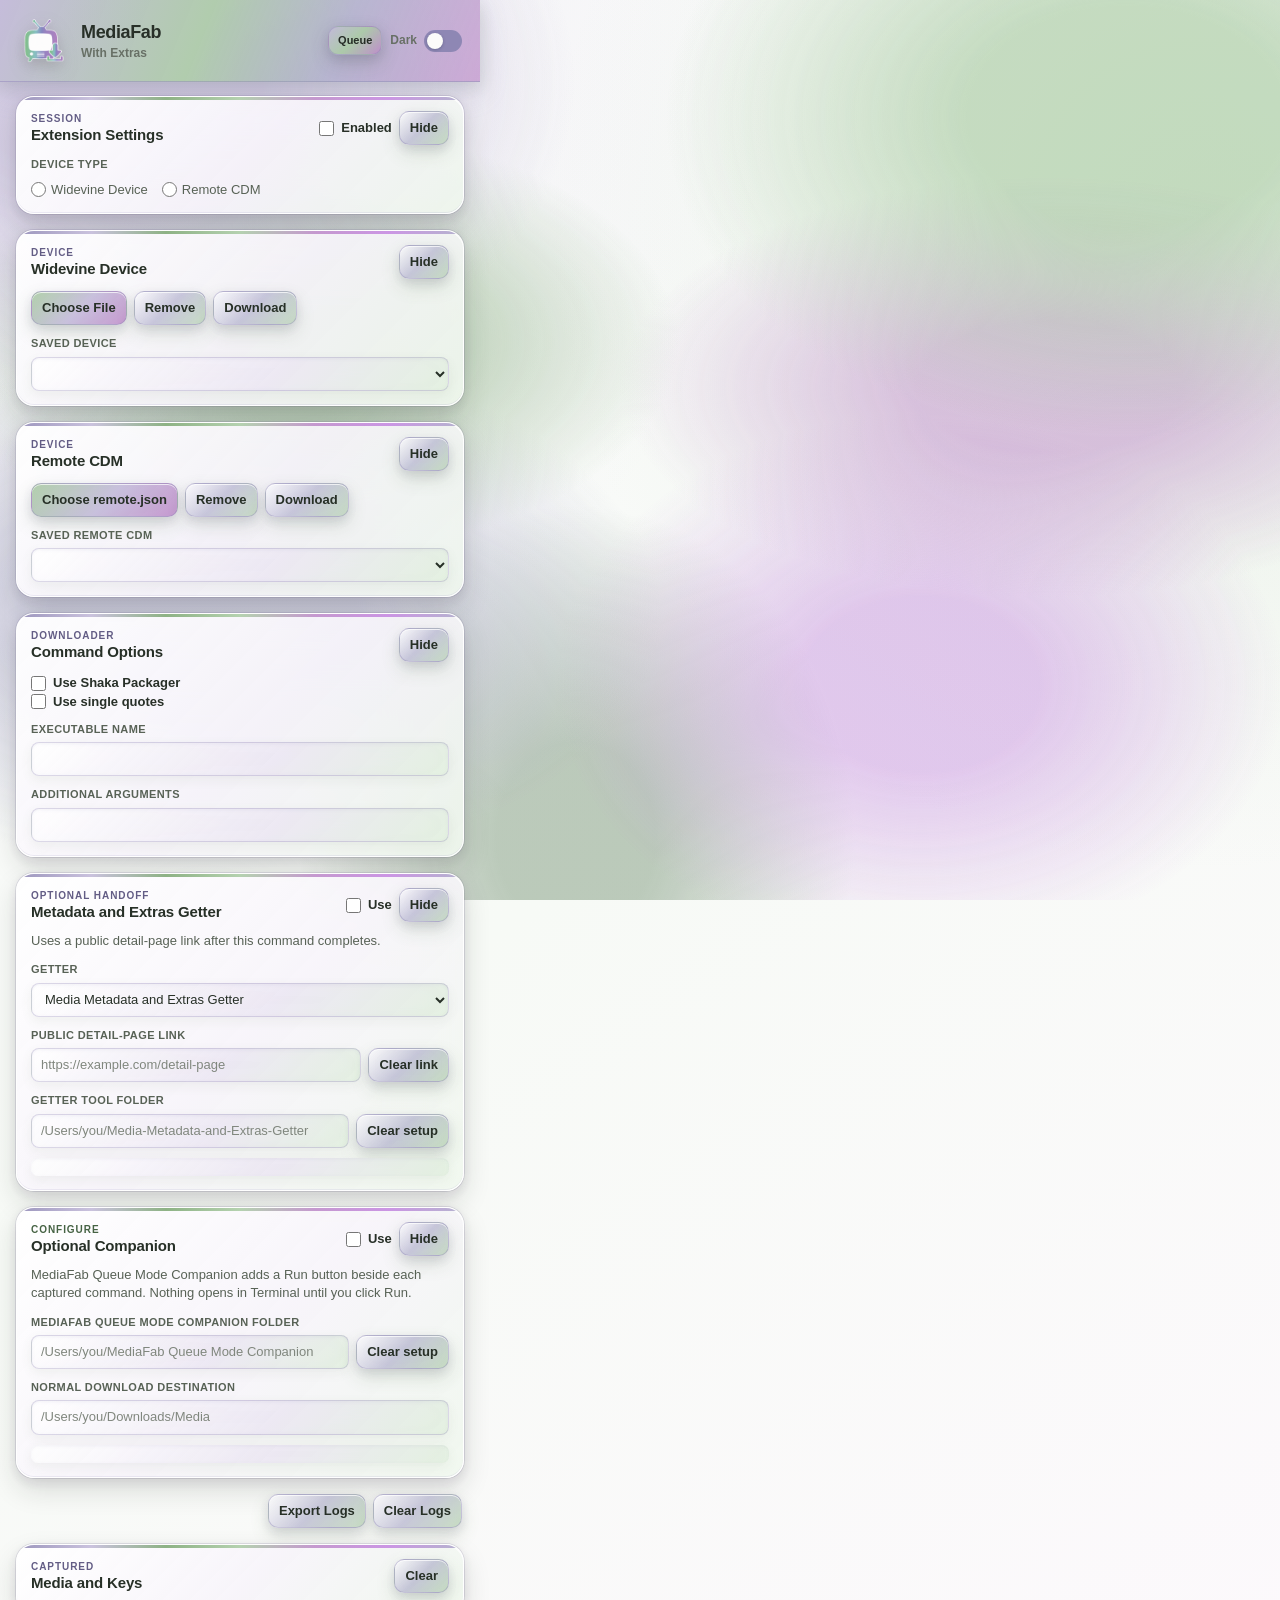
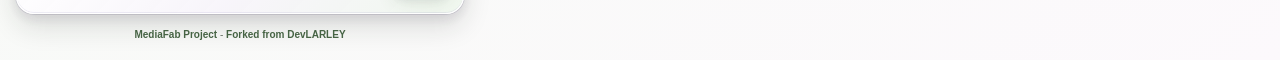
==== panel/panel.html @ 913a8ef0 "Initial MediaFab project release" ====
<!DOCTYPE html>
<html lang="en">
<head>
    <title>MediaFab</title>
    <link rel="icon" type="image/png" sizes="32x32" href="../images/mediafab-favicon-green-lavender-light-32.png?v=12">
    <script type="module" src="panel.js" defer></script>
    <link rel="stylesheet" href="mediafab-theme.css?v=12">
</head>
<body>
    <header class="header">
        <div class="brand">
            <img src="../images/mediafab-icon-green-lavender-light-128.png" alt="MediaFab media workflow" width="52" height="52"/>
            <div>
                <h1>MediaFab</h1>
                <p>With Extras</p>
            </div>
        </div>
        <div class="header-actions">
            <button type="button" id="open-multi-mode" class="multi-mode-button">Queue</button>
            <label class="theme-control" for="darkModeToggle">
                <span>Dark</span>
                <span class="switch">
                    <input type="checkbox" id="darkModeToggle">
                    <span class="slider"></span>
                </span>
            </label>
        </div>
    </header>

    <main>
        <section class="card settings-card" data-collapsible-section="settings">
            <div class="card-heading">
                <div>
                    <p class="eyebrow">Session</p>
                    <h2>Extension Settings</h2>
                </div>
                <div class="heading-actions">
                    <label class="check-control" for="enabled">
                        <input type="checkbox" id="enabled">
                        <span>Enabled</span>
                    </label>
                    <button type="button" class="collapse-toggle secondary" aria-expanded="true">Hide</button>
                </div>
            </div>
            <div class="card-content">
                <div class="device-type" id="type-select">
                    <span class="field-label">Device type</span>
                    <label><input type="radio" id="wvd_select" name="cdm_type" value="wvd"> Widevine Device</label>
                    <label><input type="radio" id="remote_select" name="cdm_type" value="remote"> Remote CDM</label>
                </div>
            </div>
        </section>

        <section class="card device-card" id="wvd" data-collapsible-section="widevine-device">
            <div class="card-heading">
                <div><p class="eyebrow">Device</p><h2>Widevine Device</h2></div>
                <button type="button" class="collapse-toggle secondary" aria-expanded="true">Hide</button>
            </div>
            <div class="card-content">
                <div class="button-row">
                    <button type="button" id="fileInput">Choose File</button>
                    <button type="button" id="remove" class="secondary">Remove</button>
                    <button type="button" id="download" class="secondary">Download</button>
                </div>
                <label class="field-label" for="wvd-combobox">Saved device</label>
                <select id="wvd-combobox"></select>
            </div>
        </section>

        <section class="card device-card" id="remote" data-collapsible-section="remote-cdm">
            <div class="card-heading">
                <div><p class="eyebrow">Device</p><h2>Remote CDM</h2></div>
                <button type="button" class="collapse-toggle secondary" aria-expanded="true">Hide</button>
            </div>
            <div class="card-content">
                <div class="button-row">
                    <button type="button" id="remoteInput">Choose remote.json</button>
                    <button type="button" id="remoteRemove" class="secondary">Remove</button>
                    <button type="button" id="remoteDownload" class="secondary">Download</button>
                </div>
                <label class="field-label" for="remote-combobox">Saved remote CDM</label>
                <select id="remote-combobox"></select>
            </div>
        </section>

        <section class="card" id="command-options" data-collapsible-section="command-options">
            <div class="card-heading">
                <div><p class="eyebrow">Downloader</p><h2>Command Options</h2></div>
                <button type="button" class="collapse-toggle secondary" aria-expanded="true">Hide</button>
            </div>
            <div class="card-content">
                <label class="check-control"><input type="checkbox" id="use-shaka"> <span>Use Shaka Packager</span></label>
                <label class="check-control"><input type="checkbox" id="use-single-quotes"> <span>Use single quotes</span></label>
                <label class="field-label" for="downloader-name">Executable name</label>
                <input type="text" id="downloader-name">
                <label class="field-label" for="downloader-args">Additional arguments</label>
                <input type="text" id="downloader-args">
            </div>
        </section>

        <section class="card handoff-card" aria-labelledby="metadata-getter-heading" data-collapsible-section="metadata-getter">
            <div class="card-heading">
                <div>
                    <p class="eyebrow">Optional Handoff</p>
                    <h2 id="metadata-getter-heading">Metadata and Extras Getter</h2>
                </div>
                <div class="heading-actions">
                    <label class="check-control" for="metadata-getter-enabled">
                        <input type="checkbox" id="metadata-getter-enabled">
                        <span>Use</span>
                    </label>
                    <button type="button" class="collapse-toggle secondary" aria-expanded="true">Hide</button>
                </div>
            </div>
            <div class="card-content">
                <p class="card-description" id="metadata-getter-description">Uses a public detail-page link after this command completes.</p>
                <label class="field-label" for="metadata-getter-type">Getter</label>
                <select id="metadata-getter-type">
                    <option value="mme">Media Metadata and Extras Getter</option>
                    <option value="lpmaeg">Live Performance Metadata and Extras Getter</option>
                </select>
                <label class="field-label" for="metadata-getter-detail-link">Public detail-page link</label>
                <div class="input-action-row">
                    <input type="url" id="metadata-getter-detail-link" placeholder="https://example.com/detail-page">
                    <button type="button" id="metadata-getter-clear-link" class="secondary">Clear link</button>
                </div>
                <label class="field-label" for="metadata-getter-project-folder">Getter Tool Folder</label>
                <div class="input-action-row">
                    <input type="text" id="metadata-getter-project-folder" placeholder="/Users/you/Media-Metadata-and-Extras-Getter">
                    <button type="button" id="metadata-getter-clear-setup" class="secondary">Clear setup</button>
                </div>
                <p id="metadata-getter-status" class="handoff-status" role="status"></p>
            </div>
        </section>

        <section class="card handoff-card" aria-labelledby="mediafab-companion-heading" data-collapsible-section="mediafab-companion">
            <div class="card-heading">
                <div>
                    <p class="eyebrow">Configure</p>
                    <h2 id="mediafab-companion-heading">Optional Companion</h2>
                </div>
                <div class="heading-actions">
                    <label class="check-control" for="mediafab-companion-enabled">
                        <input type="checkbox" id="mediafab-companion-enabled">
                        <span>Use</span>
                    </label>
                    <button type="button" class="collapse-toggle secondary" aria-expanded="true">Hide</button>
                </div>
            </div>
            <div class="card-content">
                <p class="card-description">MediaFab Queue Mode Companion adds a Run button beside each captured command. Nothing opens in Terminal until you click Run.</p>
                <label class="field-label" for="mediafab-companion-project-folder">MediaFab Queue Mode Companion Folder</label>
                <div class="input-action-row">
                    <input type="text" id="mediafab-companion-project-folder" placeholder="/Users/you/MediaFab Queue Mode Companion">
                    <button type="button" id="mediafab-companion-clear-setup" class="secondary">Clear setup</button>
                </div>
                <label class="field-label" for="mediafab-companion-destination">Normal Download Destination</label>
                <input type="text" id="mediafab-companion-destination" placeholder="/Users/you/Downloads/Media">
                <p id="mediafab-companion-status" class="handoff-status" role="status"></p>
            </div>
        </section>

        <div class="button-row utility-actions">
            <button type="button" id="exportLogs" class="secondary">Export Logs</button>
            <button type="button" id="clearLogs" class="secondary">Clear Logs</button>
        </div>

        <section class="card keys-card">
            <div class="card-heading">
                <div><p class="eyebrow">Captured</p><h2>Media and Keys</h2></div>
                <button type="button" id="clear" class="secondary">Clear</button>
            </div>
            <div class="card-content"><div id="key-container"></div></div>
        </section>
    </main>
    <footer class="fork-credit"><a href="https://github.com/MediaFabProject/MediaFab" target="_blank" rel="noreferrer">MediaFab Project</a><span> - </span><a href="https://github.com/DevLARLEY/WidevineProxy2" target="_blank" rel="noreferrer">Forked from DevLARLEY</a></footer>
</body>
</html>
---- panel/mediafab-theme.css ----
:root {
    color-scheme: light;
    --page: #f2f1f3;
    --surface: #fcfcfa;
    --surface-muted: #f1f0f3;
    --text: #283028;
    --muted: #687066;
    --line: #d5d1d8;
    --accent: #587958;
    --accent-strong: #466344;
    --accent-soft: #e3ece0;
    --lavender: #8e87b4;
    --lavender-strong: #70698f;
    --lavender-soft: #eeeaf4;
    --sage: #7ea874;
    --sage-soft: #edf4ea;
    --orchid: #be8cc9;
    --orchid-bright: #c588e1;
    --orchid-soft: #f6edf7;
    --periwinkle: #abaac8;
    --lavender-pale: #c3bad9;
    --warning: #70698f;
    --warning-soft: #eeeaf4;
    --success: #54724a;
    --success-soft: #e3ece0;
    --button-text: #ffffff;
    --placeholder: #80877e;
    --focus-ring: rgba(142, 135, 180, 0.24);
    --page-background: radial-gradient(circle at 0 0, rgba(195, 186, 217, 0.32), transparent 42%), radial-gradient(circle at 100% 18%, rgba(171, 204, 165, 0.26), transparent 38%), var(--page);
    --header-background: linear-gradient(105deg, #e9e3f0 0%, #e4eee0 52%, #f1e7f3 100%);
    --surface-gradient: linear-gradient(145deg, rgba(255, 255, 253, 0.98) 0%, rgba(246, 242, 249, 0.94) 54%, rgba(239, 247, 236, 0.94) 100%);
    --sage-surface-gradient: linear-gradient(145deg, rgba(255, 255, 253, 0.98), rgba(237, 244, 234, 0.9) 58%, rgba(195, 186, 217, 0.3));
    --orchid-surface-gradient: linear-gradient(145deg, rgba(255, 255, 253, 0.98), rgba(246, 237, 247, 0.9) 58%, rgba(171, 204, 165, 0.32));
    --control-gradient: linear-gradient(135deg, rgba(241, 240, 243, 0.96), rgba(238, 234, 244, 0.82));
    --button-gradient: linear-gradient(135deg, #54724a, #7ea874);
    --lavender-button-gradient: linear-gradient(135deg, #8e87b4, #be8cc9);
    --shadow: 0 16px 34px rgba(84, 114, 74, 0.11), 0 4px 12px rgba(142, 135, 180, 0.11);
}

* { box-sizing: border-box; }

body {
    width: 480px;
    min-width: 480px;
    min-height: 400px;
    margin: 0;
    padding: 0 0 18px;
    background: var(--page-background);
    color: var(--text);
    font-family: -apple-system, BlinkMacSystemFont, "Segoe UI", sans-serif;
    font-size: 13px;
    line-height: 1.4;
}

button,
input,
select { font: inherit; }

.header {
    display: flex;
    align-items: center;
    justify-content: space-between;
    gap: 16px;
    min-height: 82px;
    padding: 14px 18px;
    background: var(--header-background);
    border-bottom: 1px solid var(--line);
    box-shadow: 0 8px 24px rgba(142, 135, 180, 0.1);
}

.brand,
.card-heading,
.heading-actions,
.header-actions,
.button-row,
.input-action-row,
.theme-control,
.check-control,
.device-type {
    display: flex;
    align-items: center;
}

.brand { gap: 11px; min-width: 0; }
.brand img { flex: 0 0 auto; width: 52px; height: 52px; filter: drop-shadow(0 5px 7px rgba(84, 114, 74, 0.16)); }
.brand h1,
.brand p,
.card-heading h2,
.card-heading p,
.card-description,
.handoff-status { margin: 0; }
.brand h1 { font-size: 18px; font-weight: 760; letter-spacing: -0.02em; }
.brand p { color: var(--muted); font-size: 12px; font-weight: 600; }

.header-actions { gap: 8px; }
.multi-mode-button { min-height: 29px; padding: 5px 9px; font-size: 11px; background: var(--lavender-button-gradient); border-color: var(--lavender); }
.multi-mode-button:hover { background: var(--lavender-strong); border-color: var(--lavender-strong); }
.theme-control { gap: 7px; color: var(--muted); font-size: 12px; font-weight: 650; }
.switch { position: relative; display: inline-block; width: 38px; height: 22px; }
.switch input { width: 0; height: 0; opacity: 0; }
.slider {
    position: absolute;
    inset: 0;
    cursor: pointer;
    background: var(--lavender);
    border-radius: 999px;
    transition: background-color 160ms ease;
}
.slider::before {
    position: absolute;
    bottom: 3px;
    left: 3px;
    width: 16px;
    height: 16px;
    content: "";
    background: var(--surface);
    border-radius: 50%;
    box-shadow: 0 1px 3px rgba(12, 28, 51, 0.25);
    transition: transform 160ms ease;
}
.switch input:checked + .slider { background: var(--accent); }
.switch input:checked + .slider::before { transform: translateX(16px); }

main { display: grid; gap: 12px; padding: 14px 16px 0; }
.card {
    padding: 14px;
    background: var(--surface-gradient);
    border: 1px solid var(--line);
    border-top: 3px solid var(--periwinkle);
    border-radius: 13px;
    box-shadow: var(--shadow);
}
.settings-card { border-top-color: var(--lavender); }
.device-card { background: var(--sage-surface-gradient); border-top-color: var(--sage); }
#command-options { background: var(--orchid-surface-gradient); border-top-color: var(--orchid); }
.handoff-card[aria-labelledby="metadata-getter-heading"] { border-top-color: var(--periwinkle); }
.handoff-card[aria-labelledby="mediafab-companion-heading"] { background: var(--sage-surface-gradient); border-top-color: var(--sage); }
.keys-card { background: var(--orchid-surface-gradient); border-top-color: var(--orchid); }
.card-heading { justify-content: space-between; gap: 12px; margin-bottom: 12px; }
.heading-actions { gap: 7px; }
.collapse-toggle { min-width: 48px; }
.card.is-collapsed .card-heading { margin-bottom: 0; }
.card.is-collapsed .card-content { display: none; }
.eyebrow { color: var(--lavender-strong); font-size: 10px; font-weight: 800; letter-spacing: 0.095em; text-transform: uppercase; }
.card-heading h2 { font-size: 15px; line-height: 1.2; letter-spacing: -0.01em; }
.card-description { margin: -2px 0 12px; color: var(--muted); }
.card-description a, .fork-credit a { color: var(--accent-strong); font-weight: 700; text-decoration: none; }
.card-description a:hover, .fork-credit a:hover { text-decoration: underline; }

.check-control { gap: 7px; color: var(--text); cursor: pointer; font-weight: 650; }
.check-control input,
.device-type input { width: 15px; height: 15px; margin: 0; accent-color: var(--accent); }
.device-type { flex-wrap: wrap; gap: 8px 14px; color: var(--muted); }
.device-type .field-label { width: 100%; margin: 0; }
.device-type label { display: inline-flex; align-items: center; gap: 5px; cursor: pointer; }

.field-label { display: block; margin: 11px 0 5px; color: var(--muted); font-size: 11px; font-weight: 750; letter-spacing: 0.035em; text-transform: uppercase; }
input[type="text"], input[type="url"], select {
    width: 100%;
    min-width: 0;
    min-height: 34px;
    padding: 7px 9px;
    color: var(--text);
    background: var(--control-gradient);
    border: 1px solid var(--line);
    border-radius: 8px;
    outline: none;
}
input[type="text"]:focus, input[type="url"]:focus, select:focus { border-color: var(--lavender); box-shadow: 0 0 0 3px var(--focus-ring); }
input::placeholder { color: var(--placeholder); }

button {
    min-height: 33px;
    padding: 7px 10px;
    color: var(--button-text);
    cursor: pointer;
    background: var(--button-gradient);
    border: 1px solid var(--accent);
    border-radius: 8px;
    font-weight: 700;
    transition: background-color 120ms ease, border-color 120ms ease, transform 120ms ease;
}
button:hover { background: var(--accent-strong); border-color: var(--accent-strong); }
button:active { transform: translateY(1px); }
button.secondary { color: var(--text); background: var(--control-gradient); border-color: var(--line); }
button.secondary:hover { background: var(--lavender-soft); border-color: var(--lavender); }
.button-row { flex-wrap: wrap; gap: 7px; }
.input-action-row { align-items: stretch; gap: 7px; }
.input-action-row input { flex: 1 1 auto; }
.input-action-row button { flex: 0 0 auto; white-space: nowrap; }
.utility-actions { justify-content: flex-end; padding: 0 2px; }
.fork-credit { padding: 14px 16px 0; color: var(--muted); font-size: 10px; text-align: center; }

.handoff-card { border-right-color: var(--lavender); border-bottom-color: var(--lavender); border-left-color: var(--lavender); }
.handoff-status { min-height: 18px; margin-top: 10px; padding: 7px 9px; color: var(--muted); background: var(--surface-muted); border-radius: 7px; font-size: 12px; }
.handoff-status.is-ready { color: var(--success); background: var(--success-soft); }
.handoff-status.is-warning { color: var(--warning); background: var(--warning-soft); }

.keys-card { padding-bottom: 12px; }
.keys-card .card-heading { margin-bottom: 8px; }
.log-container { display: flex; align-items: flex-start; gap: 7px; margin-top: 8px; }
.toggleButton { flex: 0 0 30px; width: 30px; min-width: 30px; padding: 0; }
.expandableDiv { flex: 1 1 auto; min-width: 0; padding: 8px; overflow: hidden; background: linear-gradient(120deg, var(--accent-soft), var(--lavender-soft)); border: 1px solid #abcca5; border-radius: 8px; }
.expandableDiv.collapsed { padding: 7px 8px; }
.always-visible, .expanded-only { margin: 0 0 7px; }
.expanded-only { display: none; }
.expanded-only[hidden] { display: none !important; }
.expandableDiv.expanded .expanded-only { display: grid; }
.expandableDiv.expanded .expanded-only:last-child, .always-visible:last-child { margin-bottom: 0; }
.key-detail-row { display: grid; grid-template-columns: 72px minmax(0, 1fr); align-items: center; gap: 8px; color: var(--muted); font-size: 12px; }
.key-detail-row .text-box { width: 100%; min-width: 0; min-height: 30px; padding: 5px 7px; }
.key-detail-row a { color: var(--accent-strong); font-weight: 750; text-decoration: none; }
.protected-sparkle { display: inline-block; margin-left: 4px; color: var(--lavender-strong); font-size: 14px; line-height: 0; vertical-align: -1px; }
.manifest-copy select { min-width: 0; }
#command { font-family: ui-monospace, SFMono-Regular, Menlo, monospace; font-size: 11px; }

.dark-mode {
    color-scheme: dark;
    --page: #171a16;
    --surface: #222720;
    --surface-muted: #2b3129;
    --text: #f1eff3;
    --muted: #c3bad9;
    --line: #485147;
    --accent: #abcca5;
    --accent-strong: #c5ddbf;
    --accent-soft: #304530;
    --lavender: #be8cc9;
    --lavender-strong: #d1a4da;
    --lavender-soft: #3e3142;
    --sage: #7ea874;
    --sage-soft: #283a28;
    --orchid: #c588e1;
    --orchid-bright: #c588e1;
    --orchid-soft: #402d46;
    --periwinkle: #abaac8;
    --lavender-pale: #c3bad9;
    --warning: #c3bad9;
    --warning-soft: #403641;
    --success: #abcca5;
    --success-soft: #304530;
    --button-text: #182017;
    --placeholder: #abaac8;
    --focus-ring: rgba(190, 140, 201, 0.26);
    --page-background: radial-gradient(circle at 0 0, rgba(190, 140, 201, 0.14), transparent 42%), radial-gradient(circle at 100% 18%, rgba(126, 168, 116, 0.13), transparent 38%), var(--page);
    --header-background: linear-gradient(105deg, #33283a 0%, #263425 52%, #322d3c 100%);
    --surface-gradient: linear-gradient(145deg, rgba(39, 45, 37, 0.98), rgba(48, 40, 53, 0.92) 58%, rgba(38, 52, 37, 0.94));
    --sage-surface-gradient: linear-gradient(145deg, rgba(34, 39, 32, 0.98), rgba(40, 58, 40, 0.9) 58%, rgba(62, 49, 66, 0.72));
    --orchid-surface-gradient: linear-gradient(145deg, rgba(34, 39, 32, 0.98), rgba(64, 45, 70, 0.84) 58%, rgba(48, 69, 48, 0.74));
    --control-gradient: linear-gradient(135deg, #2b3129, #37303b);
    --button-gradient: linear-gradient(135deg, #7ea874, #abcca5);
    --lavender-button-gradient: linear-gradient(135deg, #8e87b4, #c588e1);
    --shadow: 0 18px 38px rgba(0, 0, 0, 0.28), 0 4px 14px rgba(190, 140, 201, 0.09);
}
.dark-mode .expandableDiv { border-color: #587958; }
.dark-mode button.secondary:hover { color: var(--text); background: var(--lavender-soft); border-color: var(--lavender); }

/* Vibrant green-lavender garden depth pass. */
:root {
    --page-background: radial-gradient(circle at 8% 4%, rgba(195, 186, 217, 0.2), transparent 34%), radial-gradient(circle at 94% 13%, rgba(171, 204, 165, 0.18), transparent 35%), linear-gradient(145deg, #fbfafc 0%, #f7faf6 50%, #fcf9fc 100%);
    --header-background: linear-gradient(112deg, rgba(195, 186, 217, 0.88) 0%, rgba(171, 204, 165, 0.86) 42%, rgba(171, 170, 200, 0.76) 70%, rgba(190, 140, 201, 0.68) 100%);
    --surface-gradient: linear-gradient(145deg, #ded8e7 0%, #cedfca 56%, #d2cde0 100%);
    --lavender-surface-gradient: linear-gradient(145deg, #e2d9eb 0%, #cfc4dc 58%, #c9c8da 100%);
    --sage-surface-gradient: linear-gradient(145deg, #dcebd7 0%, #c3dabe 58%, #d2cce0 100%);
    --orchid-surface-gradient: linear-gradient(145deg, #ecd8ef 0%, #d9bfdf 57%, #c7ddc2 100%);
    --control-gradient: linear-gradient(135deg, rgba(255, 255, 255, 0.95), rgba(195, 186, 217, 0.48) 64%, rgba(171, 204, 165, 0.4));
    --button-gradient: linear-gradient(135deg, #54724a 0%, #587958 45%, #7ea874 100%);
    --lavender-button-gradient: linear-gradient(135deg, #8e87b4 0%, #abaac8 45%, #be8cc9 100%);
    --shadow: 0 16px 30px rgba(33, 39, 31, 0.22), 0 6px 15px rgba(142, 135, 180, 0.2), inset 0 1px 0 rgba(255, 255, 255, 0.72);
}

.header { border-bottom-color: rgba(142, 135, 180, 0.5); box-shadow: 0 10px 28px rgba(142, 135, 180, 0.24), 0 5px 16px rgba(84, 114, 74, 0.16); }
.brand img { filter: drop-shadow(0 6px 8px rgba(84, 114, 74, 0.25)) drop-shadow(0 3px 5px rgba(190, 140, 201, 0.2)); }
.card { border-width: 2px; border-color: rgba(142, 135, 180, 0.58); border-top-width: 5px; border-radius: 16px; box-shadow: var(--shadow); transition: box-shadow 160ms ease; }
.card:hover { box-shadow: 0 20px 40px rgba(84, 114, 74, 0.23), 0 9px 22px rgba(142, 135, 180, 0.22), inset 0 1px 0 rgba(255, 255, 255, 0.92); }
.settings-card { background: var(--lavender-surface-gradient); border-color: rgba(142, 135, 180, 0.48); border-top-color: var(--lavender); }
.device-card { border-color: rgba(126, 168, 116, 0.52); border-top-color: var(--sage); }
#command-options { border-color: rgba(190, 140, 201, 0.48); border-top-color: var(--orchid); }
.handoff-card[aria-labelledby="metadata-getter-heading"] { background: var(--lavender-surface-gradient); border-color: rgba(171, 170, 200, 0.54); border-top-color: var(--periwinkle); }
.handoff-card[aria-labelledby="mediafab-companion-heading"] { border-color: rgba(126, 168, 116, 0.5); border-top-color: var(--sage); }
.keys-card { border-color: rgba(190, 140, 201, 0.48); border-top-color: var(--orchid-bright); }
.device-card .eyebrow, .handoff-card[aria-labelledby="mediafab-companion-heading"] .eyebrow { color: var(--accent-strong); }
#command-options .eyebrow, .keys-card .eyebrow { color: #8c4f9b; }
input[type="text"], input[type="url"], select { border-color: rgba(142, 135, 180, 0.45); box-shadow: inset 0 1px 3px rgba(84, 114, 74, 0.08); }
button { border-radius: 10px; box-shadow: 0 5px 12px rgba(84, 114, 74, 0.22), inset 0 1px 0 rgba(255, 255, 255, 0.2); }
.multi-mode-button { box-shadow: 0 5px 13px rgba(142, 135, 180, 0.28), 0 2px 6px rgba(190, 140, 201, 0.2); }
button.secondary { box-shadow: 0 4px 10px rgba(142, 135, 180, 0.13), inset 0 1px 0 rgba(255, 255, 255, 0.7); }
.handoff-status, .expandableDiv { box-shadow: inset 0 1px 3px rgba(142, 135, 180, 0.1), 0 4px 10px rgba(84, 114, 74, 0.1); }

.dark-mode {
    --page-background: radial-gradient(circle at 8% 4%, rgba(190, 140, 201, 0.12), transparent 35%), radial-gradient(circle at 94% 13%, rgba(126, 168, 116, 0.11), transparent 36%), linear-gradient(145deg, #0f120e 0%, #171217 52%, #101710 100%);
    --header-background: linear-gradient(112deg, #3e3142 0%, #304530 43%, #373344 72%, #4b3151 100%);
    --surface-gradient: linear-gradient(145deg, #414b3d 0%, #5a4b60 54%, #4b6447 100%);
    --lavender-surface-gradient: linear-gradient(145deg, #48414d 0%, #685573 58%, #555469 100%);
    --sage-surface-gradient: linear-gradient(145deg, #3e493b 0%, #537553 58%, #5a4b60 100%);
    --orchid-surface-gradient: linear-gradient(145deg, #493f4a 0%, #76507f 57%, #4e704b 100%);
    --control-gradient: linear-gradient(135deg, #4a5547, #624f69 68%, #50694d);
    --shadow: 0 22px 42px rgba(0, 0, 0, 0.62), 0 7px 20px rgba(190, 140, 201, 0.22), 0 3px 13px rgba(126, 168, 116, 0.18);
}
.dark-mode .card { border-color: rgba(171, 170, 200, 0.45); }
.dark-mode .settings-card { border-top-color: var(--lavender); }
.dark-mode .device-card, .dark-mode .handoff-card[aria-labelledby="mediafab-companion-heading"] { border-color: rgba(126, 168, 116, 0.54); border-top-color: var(--sage); }
.dark-mode #command-options, .dark-mode .keys-card { border-color: rgba(197, 136, 225, 0.52); border-top-color: var(--orchid-bright); }
.dark-mode .handoff-card[aria-labelledby="metadata-getter-heading"] { border-top-color: var(--periwinkle); }
.dark-mode #command-options .eyebrow, .dark-mode .keys-card .eyebrow { color: var(--orchid-bright); }

/* Dimensional button color families. */
button {
    background: linear-gradient(135deg, #54724a 0%, #7ea874 58%, #abcca5 100%);
    border-color: #587958;
    box-shadow: 0 7px 15px rgba(84, 114, 74, 0.3), 0 3px 7px rgba(142, 135, 180, 0.14), inset 0 1px 0 rgba(255, 255, 255, 0.42);
}
button:hover {
    background: linear-gradient(135deg, #587958 0%, #8fb487 56%, #c0dcb9 100%);
    border-color: #54724a;
    box-shadow: 0 9px 18px rgba(84, 114, 74, 0.34), 0 4px 9px rgba(142, 135, 180, 0.18), inset 0 1px 0 rgba(255, 255, 255, 0.52);
    transform: translateY(-1px);
}
button.secondary {
    color: var(--text);
    background: linear-gradient(135deg, #eee8f4 0%, #d8cfe5 46%, #d3e5ce 100%);
    border-color: #abaac8;
    box-shadow: 0 6px 13px rgba(142, 135, 180, 0.22), 0 2px 6px rgba(84, 114, 74, 0.12), inset 0 1px 0 rgba(255, 255, 255, 0.75);
}
button.secondary:hover {
    color: var(--text);
    background: linear-gradient(135deg, #e3d9ec 0%, #e5c9e9 52%, #c9dfc4 100%);
    border-color: #be8cc9;
    box-shadow: 0 8px 17px rgba(190, 140, 201, 0.25), 0 3px 8px rgba(84, 114, 74, 0.15), inset 0 1px 0 rgba(255, 255, 255, 0.8);
}
.multi-mode-button, .multi-mode-button:hover {
    background: linear-gradient(135deg, #8e87b4 0%, #be8cc9 58%, #c588e1 100%);
    border-color: #8e87b4;
    box-shadow: 0 7px 16px rgba(142, 135, 180, 0.3), 0 4px 9px rgba(190, 140, 201, 0.23), inset 0 1px 0 rgba(255, 255, 255, 0.4);
}
#exportLogs { background: linear-gradient(135deg, #d9e8d5, #abcca5 58%, #c3bad9); border-color: #7ea874; }
#clearLogs, #clear, #metadata-getter-clear-setup, #mediafab-companion-clear-setup { background: linear-gradient(135deg, #eee5f2, #dcbfe2 58%, #c3bad9); border-color: #be8cc9; }

.dark-mode button { color: #182017; background: linear-gradient(135deg, #7ea874 0%, #abcca5 58%, #c3bad9 100%); border-color: #abcca5; }
.dark-mode button:hover { background: linear-gradient(135deg, #91b588 0%, #bfdbb9 56%, #d2c9e2 100%); border-color: #c3bad9; }
.dark-mode button.secondary { color: var(--text); background: linear-gradient(135deg, #4a4050 0%, #5b4a63 48%, #425b40 100%); border-color: #abaac8; box-shadow: 0 7px 16px rgba(0, 0, 0, 0.28), 0 3px 9px rgba(190, 140, 201, 0.18), inset 0 1px 0 rgba(255, 255, 255, 0.13); }
.dark-mode button.secondary:hover { color: var(--text); background: linear-gradient(135deg, #594b61 0%, #704f77 52%, #4d694a 100%); border-color: #c588e1; }
.dark-mode .multi-mode-button, .dark-mode .multi-mode-button:hover { color: #ffffff; background: linear-gradient(135deg, #8e87b4 0%, #be8cc9 58%, #c588e1 100%); border-color: #c3bad9; }
.dark-mode #exportLogs { color: #182017; background: linear-gradient(135deg, #7ea874, #abcca5 58%, #abaac8); border-color: #abcca5; }
.dark-mode #clearLogs, .dark-mode #clear, .dark-mode #metadata-getter-clear-setup, .dark-mode #mediafab-companion-clear-setup { color: #ffffff; background: linear-gradient(135deg, #6c5475, #9a67a6 58%, #8e87b4); border-color: #be8cc9; }

/* Liquid glass over a full-palette blotch layer. */
:root {
    --glass-text: #273027;
    --glass-muted: #586256;
    --glass-eyebrow: #635d85;
    --glass-surface: linear-gradient(135deg, rgba(255, 255, 255, 0.68) 0%, rgba(248, 245, 251, 0.46) 46%, rgba(240, 248, 238, 0.4) 100%);
    --glass-control: linear-gradient(135deg, rgba(255, 255, 255, 0.78), rgba(232, 226, 241, 0.58) 58%, rgba(222, 239, 218, 0.5));
    --glass-border: rgba(255, 255, 255, 0.84);
    --glass-edge: rgba(142, 135, 180, 0.36);
    --glass-shadow: 0 18px 42px rgba(42, 48, 40, 0.18), 0 6px 17px rgba(142, 135, 180, 0.16), inset 0 1px 0 rgba(255, 255, 255, 0.92), inset 0 -1px 0 rgba(142, 135, 180, 0.16);
    --glass-button: linear-gradient(135deg, rgba(171, 204, 165, 0.92) 0%, rgba(195, 186, 217, 0.9) 52%, rgba(190, 140, 201, 0.88) 100%);
    --glass-button-secondary: linear-gradient(135deg, rgba(255, 255, 255, 0.7), rgba(171, 170, 200, 0.64) 48%, rgba(171, 204, 165, 0.62));
}

body::before {
    position: fixed;
    z-index: 0;
    inset: 72px 0 0;
    pointer-events: none;
    content: "";
    background:
        radial-gradient(ellipse at 9% 9%, rgba(195, 186, 217, 0.72) 0 9%, transparent 28%),
        radial-gradient(ellipse at 88% 13%, rgba(171, 204, 165, 0.7) 0 10%, transparent 29%),
        radial-gradient(ellipse at 24% 38%, rgba(126, 168, 116, 0.54) 0 8%, transparent 27%),
        radial-gradient(ellipse at 82% 43%, rgba(190, 140, 201, 0.56) 0 9%, transparent 29%),
        radial-gradient(ellipse at 16% 68%, rgba(171, 170, 200, 0.62) 0 10%, transparent 30%),
        radial-gradient(ellipse at 72% 76%, rgba(197, 136, 225, 0.48) 0 9%, transparent 28%),
        radial-gradient(ellipse at 45% 93%, rgba(88, 121, 88, 0.42) 0 8%, transparent 28%);
    opacity: 0.9;
}
.header, main, .fork-credit { position: relative; z-index: 1; }
main { gap: 16px; }
.card,
.settings-card,
.device-card,
#command-options,
.handoff-card[aria-labelledby="metadata-getter-heading"],
.handoff-card[aria-labelledby="mediafab-companion-heading"],
.keys-card {
    overflow: hidden;
    color: var(--glass-text);
    background: var(--glass-surface);
    border: 1px solid var(--glass-border);
    border-top: 1px solid var(--glass-border);
    border-radius: 18px;
    box-shadow: var(--glass-shadow);
    backdrop-filter: blur(24px) saturate(150%);
    -webkit-backdrop-filter: blur(24px) saturate(150%);
}
.card::before {
    position: absolute;
    inset: 0 0 auto;
    height: 3px;
    content: "";
    background: linear-gradient(90deg, #8e87b4, #c3bad9, #7ea874, #abcca5, #be8cc9, #c588e1, #abaac8);
    opacity: 0.88;
}
.card:hover { box-shadow: 0 21px 48px rgba(42, 48, 40, 0.21), 0 8px 20px rgba(142, 135, 180, 0.18), inset 0 1px 0 rgba(255, 255, 255, 0.94); }
.card .eyebrow, #command-options .eyebrow { color: var(--glass-eyebrow); }
.card-description, .handoff-status, .field-label, .device-type, .key-detail-row { color: var(--glass-muted); }
input[type="text"], input[type="url"], select, .handoff-status, .expandableDiv {
    color: var(--glass-text);
    background: var(--glass-control);
    border-color: rgba(142, 135, 180, 0.32);
    box-shadow: inset 0 1px 3px rgba(142, 135, 180, 0.1), 0 4px 11px rgba(84, 114, 74, 0.08);
    backdrop-filter: blur(14px) saturate(135%);
    -webkit-backdrop-filter: blur(14px) saturate(135%);
}
button, button:hover, button.secondary, button.secondary:hover,
.multi-mode-button, .multi-mode-button:hover,
#exportLogs, #clearLogs, #clear, #metadata-getter-clear-setup, #mediafab-companion-clear-setup {
    color: #273027;
    text-shadow: none;
    background: var(--glass-button);
    border: 1px solid rgba(142, 135, 180, 0.42);
    box-shadow: 0 8px 18px rgba(84, 114, 74, 0.2), 0 4px 10px rgba(142, 135, 180, 0.18), inset 0 1px 0 rgba(255, 255, 255, 0.7);
    backdrop-filter: blur(15px) saturate(145%);
    -webkit-backdrop-filter: blur(15px) saturate(145%);
}
button.secondary, button.secondary:hover, #exportLogs, #clearLogs, #clear, #metadata-getter-clear-setup, #mediafab-companion-clear-setup { background: var(--glass-button-secondary); }
.multi-mode-button, .multi-mode-button:hover { color: #252c25; background: linear-gradient(135deg, rgba(195, 186, 217, 0.96), rgba(171, 204, 165, 0.9) 48%, rgba(190, 140, 201, 0.9)); box-shadow: 0 7px 17px rgba(70, 78, 66, 0.25), 0 3px 9px rgba(142, 135, 180, 0.22); }

.dark-mode {
    --glass-text: #f4f2f5;
    --glass-muted: #d4cfde;
    --glass-eyebrow: #dcc2e3;
    --glass-surface: linear-gradient(135deg, rgba(45, 53, 42, 0.74) 0%, rgba(63, 48, 69, 0.68) 48%, rgba(39, 58, 38, 0.64) 100%);
    --glass-control: linear-gradient(135deg, rgba(64, 75, 61, 0.8), rgba(79, 59, 85, 0.76) 58%, rgba(53, 74, 51, 0.72));
    --glass-border: rgba(211, 201, 226, 0.34);
    --glass-edge: rgba(197, 136, 225, 0.42);
    --glass-shadow: 0 22px 48px rgba(0, 0, 0, 0.52), 0 7px 20px rgba(190, 140, 201, 0.18), inset 0 1px 0 rgba(255, 255, 255, 0.16), inset 0 -1px 0 rgba(171, 204, 165, 0.14);
    --glass-button: linear-gradient(135deg, rgba(84, 114, 74, 0.94), rgba(110, 82, 119, 0.94) 52%, rgba(88, 121, 88, 0.94));
    --glass-button-secondary: linear-gradient(135deg, rgba(60, 70, 57, 0.94), rgba(78, 60, 84, 0.92) 52%, rgba(57, 77, 55, 0.92));
}
.dark-mode::before {
    background:
        radial-gradient(ellipse at 9% 9%, rgba(142, 135, 180, 0.42) 0 9%, transparent 28%),
        radial-gradient(ellipse at 88% 13%, rgba(126, 168, 116, 0.4) 0 10%, transparent 29%),
        radial-gradient(ellipse at 24% 38%, rgba(84, 114, 74, 0.38) 0 8%, transparent 27%),
        radial-gradient(ellipse at 82% 43%, rgba(190, 140, 201, 0.4) 0 9%, transparent 29%),
        radial-gradient(ellipse at 16% 68%, rgba(171, 170, 200, 0.34) 0 10%, transparent 30%),
        radial-gradient(ellipse at 72% 76%, rgba(197, 136, 225, 0.3) 0 9%, transparent 28%),
        radial-gradient(ellipse at 45% 93%, rgba(88, 121, 88, 0.34) 0 8%, transparent 28%);
    opacity: 0.76;
}
.dark-mode .card, .dark-mode .settings-card, .dark-mode .device-card, .dark-mode #command-options, .dark-mode .handoff-card, .dark-mode .keys-card { color: var(--glass-text); background: var(--glass-surface); border-color: var(--glass-border); }
.dark-mode .card .eyebrow, .dark-mode #command-options .eyebrow { color: var(--glass-eyebrow); }
.dark-mode .card-description, .dark-mode .handoff-status, .dark-mode .field-label, .dark-mode .device-type, .dark-mode .key-detail-row { color: var(--glass-muted); }
.dark-mode input[type="text"], .dark-mode input[type="url"], .dark-mode select, .dark-mode .handoff-status, .dark-mode .expandableDiv { color: var(--glass-text); background: var(--glass-control); border-color: rgba(211, 201, 226, 0.28); }
.dark-mode button, .dark-mode button:hover, .dark-mode button.secondary, .dark-mode button.secondary:hover, .dark-mode .multi-mode-button, .dark-mode .multi-mode-button:hover, .dark-mode #exportLogs, .dark-mode #clearLogs, .dark-mode #clear, .dark-mode #metadata-getter-clear-setup, .dark-mode #mediafab-companion-clear-setup { color: #ffffff; text-shadow: none; background: var(--glass-button); border-color: rgba(211, 201, 226, 0.34); box-shadow: 0 9px 21px rgba(0, 0, 0, 0.38), 0 4px 11px rgba(190, 140, 201, 0.18), inset 0 1px 0 rgba(255, 255, 255, 0.14); }
.dark-mode button.secondary, .dark-mode button.secondary:hover, .dark-mode #exportLogs, .dark-mode #clearLogs, .dark-mode #clear, .dark-mode #metadata-getter-clear-setup, .dark-mode #mediafab-companion-clear-setup { background: var(--glass-button-secondary); }

.command-copy { grid-template-columns: 72px minmax(0, 1fr) auto; }
.command-copy .companion-run-button { min-width: 42px; min-height: 30px; padding: 4px 9px; white-space: nowrap; }
.command-copy .companion-run-button[hidden] { display: none; }
.command-copy .companion-run-button:disabled { cursor: not-allowed; filter: grayscale(0.18); opacity: 0.5; transform: none; }

/* Clearly separated frosted panes. */
:root {
    --glass-surface: linear-gradient(135deg, rgba(255, 255, 255, 0.96) 0%, rgba(247, 244, 250, 0.92) 52%, rgba(239, 247, 237, 0.9) 100%);
    --glass-control: linear-gradient(135deg, rgba(255, 255, 255, 0.94), rgba(235, 230, 242, 0.86) 58%, rgba(225, 239, 222, 0.84));
    --glass-border: rgba(255, 255, 255, 0.98);
    --glass-shadow: 0 23px 42px rgba(30, 35, 28, 0.28), 0 8px 18px rgba(87, 77, 110, 0.2), 0 0 0 1px rgba(112, 105, 143, 0.24), inset 0 1px 0 #ffffff, inset 0 -1px 0 rgba(142, 135, 180, 0.2);
}
.card,
.settings-card,
.device-card,
#command-options,
.handoff-card[aria-labelledby="metadata-getter-heading"],
.handoff-card[aria-labelledby="mediafab-companion-heading"],
.keys-card {
    isolation: isolate;
    background: var(--glass-surface);
    border-color: var(--glass-border);
    box-shadow: var(--glass-shadow);
    backdrop-filter: blur(34px) saturate(135%);
    -webkit-backdrop-filter: blur(34px) saturate(135%);
}
.card:hover { box-shadow: 0 27px 49px rgba(30, 35, 28, 0.31), 0 10px 22px rgba(87, 77, 110, 0.23), 0 0 0 1px rgba(112, 105, 143, 0.28), inset 0 1px 0 #ffffff; }
input[type="text"], input[type="url"], select, .handoff-status, .expandableDiv { background: var(--glass-control); }
.dark-mode {
    --glass-surface: linear-gradient(135deg, rgba(57, 66, 55, 0.97) 0%, rgba(73, 58, 79, 0.95) 52%, rgba(50, 70, 48, 0.95) 100%);
    --glass-control: linear-gradient(135deg, rgba(70, 81, 67, 0.96), rgba(86, 65, 92, 0.94) 58%, rgba(60, 82, 57, 0.94));
    --glass-border: rgba(224, 215, 235, 0.54);
    --glass-shadow: 0 26px 52px rgba(0, 0, 0, 0.72), 0 9px 22px rgba(0, 0, 0, 0.34), 0 0 0 1px rgba(195, 186, 217, 0.28), inset 0 1px 0 rgba(255, 255, 255, 0.22), inset 0 -1px 0 rgba(171, 204, 165, 0.16);
}
.dark-mode .card, .dark-mode .settings-card, .dark-mode .device-card, .dark-mode #command-options, .dark-mode .handoff-card, .dark-mode .keys-card { background: var(--glass-surface); border-color: var(--glass-border); box-shadow: var(--glass-shadow); }
.dark-mode input[type="text"], .dark-mode input[type="url"], .dark-mode select, .dark-mode .handoff-status, .dark-mode .expandableDiv { background: var(--glass-control); }

/* Dark liquid-glass refinement: reflective and translucent, but still separated. */
.dark-mode {
    --glass-surface:
        linear-gradient(155deg, rgba(255, 255, 255, 0.17) 0%, rgba(255, 255, 255, 0.045) 27%, transparent 47%),
        linear-gradient(135deg, rgba(57, 66, 55, 0.84) 0%, rgba(73, 58, 79, 0.78) 52%, rgba(50, 70, 48, 0.8) 100%);
    --glass-control:
        linear-gradient(150deg, rgba(255, 255, 255, 0.12), transparent 38%),
        linear-gradient(135deg, rgba(70, 81, 67, 0.86), rgba(86, 65, 92, 0.82) 58%, rgba(60, 82, 57, 0.82));
    --glass-border: rgba(231, 224, 239, 0.48);
    --glass-shadow: 0 27px 54px rgba(0, 0, 0, 0.68), 0 10px 24px rgba(0, 0, 0, 0.3), 0 0 0 1px rgba(195, 186, 217, 0.24), inset 0 1px 0 rgba(255, 255, 255, 0.3), inset 0 -1px 0 rgba(171, 204, 165, 0.16);
}
.dark-mode .card, .dark-mode .settings-card, .dark-mode .device-card, .dark-mode #command-options, .dark-mode .handoff-card, .dark-mode .keys-card { background: var(--glass-surface); border-color: var(--glass-border); box-shadow: var(--glass-shadow); backdrop-filter: blur(38px) saturate(165%) brightness(1.08); -webkit-backdrop-filter: blur(38px) saturate(165%) brightness(1.08); }
.dark-mode input[type="text"], .dark-mode input[type="url"], .dark-mode select, .dark-mode .handoff-status, .dark-mode .expandableDiv { background: var(--glass-control); backdrop-filter: blur(22px) saturate(155%) brightness(1.08); -webkit-backdrop-filter: blur(22px) saturate(155%) brightness(1.08); }
.card { transition: box-shadow 160ms ease; }
.card:hover { transform: none; }

/* The main canvas is intentionally identical in light and dark modes. */
.dark-mode {
    --page-background: radial-gradient(circle at 8% 4%, rgba(195, 186, 217, 0.2), transparent 34%), radial-gradient(circle at 94% 13%, rgba(171, 204, 165, 0.18), transparent 35%), linear-gradient(145deg, #fbfafc 0%, #f7faf6 50%, #fcf9fc 100%);
}
.dark-mode::before {
    background:
        radial-gradient(ellipse at 9% 9%, rgba(195, 186, 217, 0.72) 0 9%, transparent 28%),
        radial-gradient(ellipse at 88% 13%, rgba(171, 204, 165, 0.7) 0 10%, transparent 29%),
        radial-gradient(ellipse at 24% 38%, rgba(126, 168, 116, 0.54) 0 8%, transparent 27%),
        radial-gradient(ellipse at 82% 43%, rgba(190, 140, 201, 0.56) 0 9%, transparent 29%),
        radial-gradient(ellipse at 16% 68%, rgba(171, 170, 200, 0.62) 0 10%, transparent 30%),
        radial-gradient(ellipse at 72% 76%, rgba(197, 136, 225, 0.48) 0 9%, transparent 28%),
        radial-gradient(ellipse at 45% 93%, rgba(88, 121, 88, 0.42) 0 8%, transparent 28%);
    opacity: 0.9;
}

/* Continuous canvas and restrained, stationary glass depth. */
body::before { inset: 0; }
:root {
    --glass-shadow: 0 12px 28px rgba(30, 35, 28, 0.14), 0 4px 12px rgba(87, 77, 110, 0.12), 0 0 0 1px rgba(112, 105, 143, 0.18), inset 0 1px 0 rgba(255, 255, 255, 0.9), inset 0 -1px 0 rgba(142, 135, 180, 0.14);
}
.card:hover { box-shadow: var(--glass-shadow); }
.dark-mode {
    --glass-shadow: 0 16px 34px rgba(0, 0, 0, 0.42), 0 5px 14px rgba(0, 0, 0, 0.2), 0 0 0 1px rgba(195, 186, 217, 0.22), inset 0 1px 0 rgba(255, 255, 255, 0.26), inset 0 -1px 0 rgba(171, 204, 165, 0.14);
}
.dark-mode .card:hover { box-shadow: var(--glass-shadow); }

/* Dark-mode controls float above the deeper glass panes. */
.dark-mode {
    --glass-button: linear-gradient(135deg, rgba(171, 204, 165, 0.98) 0%, rgba(195, 186, 217, 0.96) 52%, rgba(190, 140, 201, 0.94) 100%);
    --glass-button-secondary: linear-gradient(135deg, rgba(195, 186, 217, 0.94) 0%, rgba(171, 170, 200, 0.92) 48%, rgba(171, 204, 165, 0.9) 100%);
}
.dark-mode button, .dark-mode button:hover, .dark-mode button.secondary, .dark-mode button.secondary:hover, .dark-mode .multi-mode-button, .dark-mode .multi-mode-button:hover, .dark-mode #exportLogs, .dark-mode #clearLogs, .dark-mode #clear, .dark-mode #metadata-getter-clear-setup, .dark-mode #mediafab-companion-clear-setup {
    color: #1d261d;
    text-shadow: none;
    background: var(--glass-button);
    border-color: rgba(255, 255, 255, 0.66);
    box-shadow: 0 7px 16px rgba(0, 0, 0, 0.3), 0 3px 8px rgba(190, 140, 201, 0.25), inset 0 1px 0 rgba(255, 255, 255, 0.72);
}
.dark-mode button.secondary, .dark-mode button.secondary:hover, .dark-mode #exportLogs, .dark-mode #clearLogs, .dark-mode #clear, .dark-mode #metadata-getter-clear-setup, .dark-mode #mediafab-companion-clear-setup { background: var(--glass-button-secondary); }
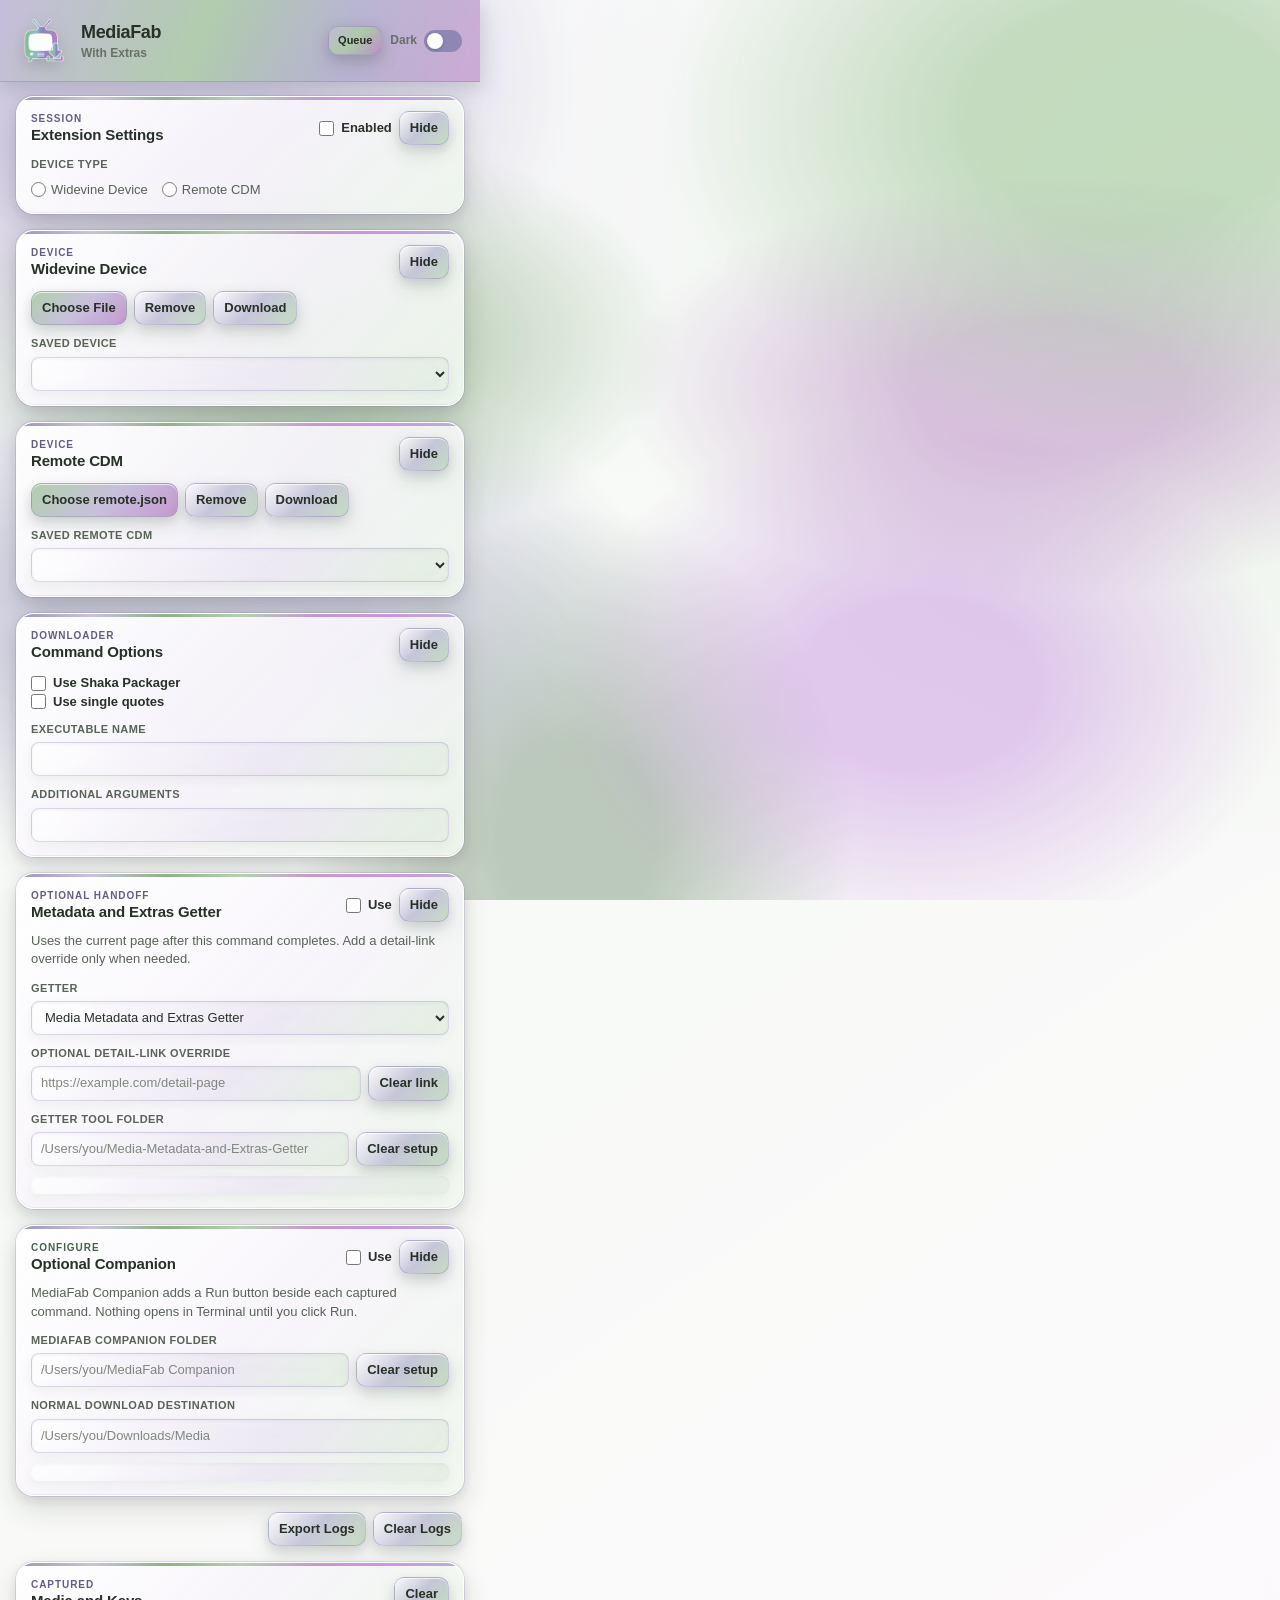
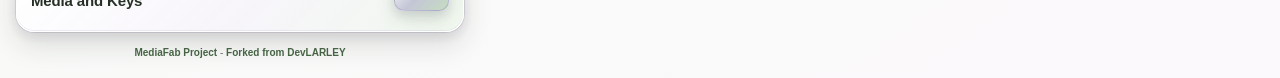
==== commit 9f1c9c45: "Expand provider workflows and capture reliability" ====
--- a/panel/panel.html
+++ b/panel/panel.html
@@ -113,17 +113,20 @@
                 </div>
             </div>
             <div class="card-content">
-                <p class="card-description" id="metadata-getter-description">Uses a public detail-page link after this command completes.</p>
+                <p class="card-description" id="metadata-getter-description">Uses the current page after this command completes. Add a detail-link override only when needed.</p>
                 <label class="field-label" for="metadata-getter-type">Getter</label>
                 <select id="metadata-getter-type">
                     <option value="mme">Media Metadata and Extras Getter</option>
                     <option value="lpmaeg">Live Performance Metadata and Extras Getter</option>
                 </select>
-                <label class="field-label" for="metadata-getter-detail-link">Public detail-page link</label>
+                <div id="metadata-getter-detail-link-fields">
+                <label class="field-label" for="metadata-getter-detail-link">Optional detail-link override</label>
                 <div class="input-action-row">
                     <input type="url" id="metadata-getter-detail-link" placeholder="https://example.com/detail-page">
                     <button type="button" id="metadata-getter-clear-link" class="secondary">Clear link</button>
                 </div>
+                </div>
+                <p id="paramountplus-normal-metadata-note" class="card-description" hidden>Paramount+ automatically uses the open page URL. No separate detail link is needed.</p>
                 <label class="field-label" for="metadata-getter-project-folder">Getter Tool Folder</label>
                 <div class="input-action-row">
                     <input type="text" id="metadata-getter-project-folder" placeholder="/Users/you/Media-Metadata-and-Extras-Getter">
@@ -148,15 +151,42 @@
                 </div>
             </div>
             <div class="card-content">
-                <p class="card-description">MediaFab Queue Mode Companion adds a Run button beside each captured command. Nothing opens in Terminal until you click Run.</p>
-                <label class="field-label" for="mediafab-companion-project-folder">MediaFab Queue Mode Companion Folder</label>
+                <p class="card-description">MediaFab Companion adds a Run button beside each captured command. Nothing opens in Terminal until you click Run.</p>
+                <label class="field-label" for="mediafab-companion-project-folder">MediaFab Companion Folder</label>
                 <div class="input-action-row">
-                    <input type="text" id="mediafab-companion-project-folder" placeholder="/Users/you/MediaFab Queue Mode Companion">
+                    <input type="text" id="mediafab-companion-project-folder" placeholder="/Users/you/MediaFab Companion">
                     <button type="button" id="mediafab-companion-clear-setup" class="secondary">Clear setup</button>
                 </div>
                 <label class="field-label" for="mediafab-companion-destination">Normal Download Destination</label>
                 <input type="text" id="mediafab-companion-destination" placeholder="/Users/you/Downloads/Media">
                 <p id="mediafab-companion-status" class="handoff-status" role="status"></p>
+            </div>
+        </section>
+
+        <section class="card" id="bbc-iplayer-normal-card" data-collapsible-section="bbc-iplayer-detected" hidden>
+            <div class="card-heading">
+                <div><p class="eyebrow">Required Getter</p><h2>BBC iPlayer Detected</h2></div>
+                <button type="button" class="collapse-toggle secondary" aria-expanded="true">Hide</button>
+            </div>
+            <div class="card-content">
+                <p class="card-description">Uses your separately installed iPlayer Media and Extras Getter for this clear BBC stream. Keep your UK VPN connected while it runs.</p>
+                <div id="bbc-iplayer-normal-settings-fields"></div>
+                <div class="button-row"><button type="button" id="bbc-iplayer-normal-run">Run</button></div>
+                <p id="bbc-iplayer-normal-status" class="handoff-status" role="status"></p>
+            </div>
+        </section>
+
+        <section class="card" id="paramountplus-normal-card" data-collapsible-section="paramountplus-detected" hidden>
+            <div class="card-heading">
+                <div><p class="eyebrow">External Backend</p><h2>P+ Detected</h2></div>
+                <button type="button" class="collapse-toggle secondary" aria-expanded="true">Hide</button>
+            </div>
+            <div class="card-content">
+                <div id="paramountplus-normal-settings-fields"></div>
+                <label class="field-label" for="paramountplus-normal-preview">Backend options</label>
+                <output id="paramountplus-normal-preview" class="code-preview"></output>
+                <div class="button-row"><button type="button" id="paramountplus-normal-run">Run</button></div>
+                <p id="paramountplus-normal-status" class="handoff-status" role="status"></p>
             </div>
         </section>
 
--- a/panel/mediafab-theme.css
+++ b/panel/mediafab-theme.css
@@ -205,6 +205,41 @@
 .always-visible, .expanded-only { margin: 0 0 7px; }
 .expanded-only { display: none; }
 .expanded-only[hidden] { display: none !important; }
+
+#bbc-iplayer-normal-card[hidden],
+#paramountplus-normal-card[hidden],
+#paramountplus-normal-card .paramountplus-advanced-settings[hidden],
+#metadata-getter-detail-link-fields[hidden],
+#paramountplus-normal-metadata-note[hidden],
+.keys-card[hidden],
+.device-card[hidden],
+#command-options[hidden] { display: none !important; }
+
+.paramountplus-option-grid {
+    display: grid;
+    grid-template-columns: repeat(2, minmax(0, 1fr));
+    gap: 0 12px;
+}
+
+.paramountplus-check-grid {
+    display: grid;
+    grid-template-columns: repeat(2, minmax(0, 1fr));
+    gap: 9px 12px;
+    margin: 14px 0;
+}
+
+.paramountplus-advanced-toggle { margin: 2px 0 12px; }
+.paramountplus-advanced-settings { padding-top: 2px; border-top: 1px solid var(--border); }
+
+.code-preview {
+    display: block;
+    min-height: 38px;
+    padding: 10px;
+    overflow-wrap: anywhere;
+    border-radius: 8px;
+    background: var(--surface-muted);
+    font: 12px/1.5 ui-monospace, SFMono-Regular, Menlo, monospace;
+}
 .expandableDiv.expanded .expanded-only { display: grid; }
 .expandableDiv.expanded .expanded-only:last-child, .always-visible:last-child { margin-bottom: 0; }
 .key-detail-row { display: grid; grid-template-columns: 72px minmax(0, 1fr); align-items: center; gap: 8px; color: var(--muted); font-size: 12px; }
